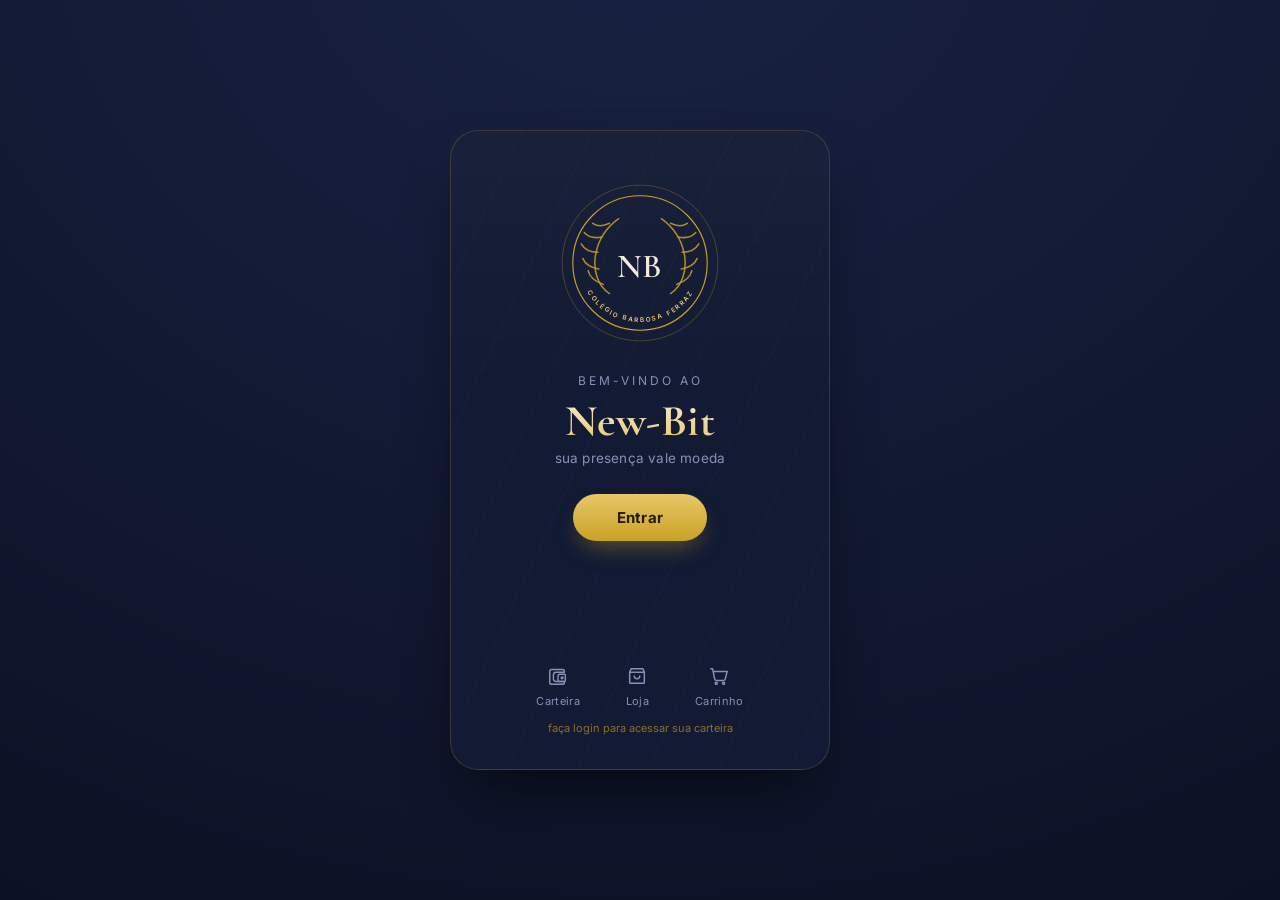
==== index.html @ 8333223b "Add files via upload" ====
<!DOCTYPE html>
<html lang="pt-BR">
<head>
<meta charset="UTF-8">
<meta name="viewport" content="width=device-width, initial-scale=1.0">
<title>New-Bit</title>
<link rel="preconnect" href="https://fonts.googleapis.com">
<link rel="preconnect" href="https://fonts.gstatic.com" crossorigin>
<link href="https://fonts.googleapis.com/css2?family=Cormorant+Garamond:wght@500;600;700&family=Inter:wght@400;500;600;700&display=swap" rel="stylesheet">
<link rel="stylesheet" href="css/style.css">
</head>
<body class="splash-body">

  <main class="stage">
    <div class="frame">

      <div class="crest-wrap" id="crestWrap">
        <svg class="crest" viewBox="0 0 220 220" fill="none" xmlns="http://www.w3.org/2000/svg" aria-hidden="true">
          <circle class="crest-ring-outer" cx="110" cy="110" r="102"/>
          <circle class="crest-ring-inner" cx="110" cy="110" r="88"/>

          <!-- laurel left -->
          <g class="laurel">
            <path d="M70 150 C 55 140, 48 120, 52 98 C 56 78, 68 62, 82 52" />
            <path d="M62 138 C 50 134, 44 128, 42 120" />
            <path d="M56 118 C 45 116, 38 111, 35 104" />
            <path d="M55 96 C 44 96, 37 92, 33 85" />
            <path d="M60 76 C 50 78, 42 76, 37 70" />
            <path d="M70 58 C 62 62, 54 62, 48 58" />
          </g>
          <!-- laurel right (mirrored) -->
          <g class="laurel" transform="translate(220,0) scale(-1,1)">
            <path d="M70 150 C 55 140, 48 120, 52 98 C 56 78, 68 62, 82 52" />
            <path d="M62 138 C 50 134, 44 128, 42 120" />
            <path d="M56 118 C 45 116, 38 111, 35 104" />
            <path d="M55 96 C 44 96, 37 92, 33 85" />
            <path d="M60 76 C 50 78, 42 76, 37 70" />
            <path d="M70 58 C 62 62, 54 62, 48 58" />
          </g>

          <text x="110" y="128" text-anchor="middle" class="crest-monogram">NB</text>
          <path id="motto-arc" d="M 40 148 A 82 82 0 0 0 180 148" fill="none"/>
          <text class="crest-motto">
            <textPath href="#motto-arc" startOffset="50%" text-anchor="middle">COLÉGIO BARBOSA FERRAZ</textPath>
          </text>
        </svg>
      </div>

      <p class="eyebrow">bem-vindo ao</p>
      <h1 class="wordmark">New&#8209;Bit</h1>
      <p class="tagline">sua presença vale moeda</p>

      <button class="btn-primary" id="enterBtn">Entrar</button>

      <nav class="dock" aria-label="Atalhos">
        <button class="dock-item" data-target="carteira" disabled>
          <svg viewBox="0 0 24 24" class="dock-icon"><path d="M3 7a2 2 0 0 1 2-2h12a2 2 0 0 1 2 2v1h-9a3 3 0 0 0-3 3v4a3 3 0 0 0 3 3h9v1a2 2 0 0 1-2 2H5a2 2 0 0 1-2-2V7z"/><path d="M14 10h5a1 1 0 0 1 1 1v6a1 1 0 0 1-1 1h-5a2 2 0 0 1-2-2v-4a2 2 0 0 1 2-2z"/><circle cx="16.5" cy="14" r="1"/></svg>
          <span>Carteira</span>
        </button>
        <button class="dock-item" data-target="loja" disabled>
          <svg viewBox="0 0 24 24" class="dock-icon"><path d="M4 8l1.5-4h13L20 8"/><path d="M4 8h16v11a1 1 0 0 1-1 1H5a1 1 0 0 1-1-1V8z"/><path d="M9 12a3 3 0 0 0 6 0"/></svg>
          <span>Loja</span>
        </button>
        <button class="dock-item" data-target="carrinho" disabled>
          <svg viewBox="0 0 24 24" class="dock-icon"><circle cx="9" cy="20" r="1.2"/><circle cx="17" cy="20" r="1.2"/><path d="M3 4h2l2.2 11.2a2 2 0 0 0 2 1.6h7.6a2 2 0 0 0 2-1.6L21 7H6"/></svg>
          <span>Carrinho</span>
        </button>
      </nav>
      <p class="dock-hint">faça login para acessar sua carteira</p>

    </div>
  </main>

<script src="js/app.js"></script>
</body>
</html>
---- css/style.css ----
/* =========================================================
   New-Bit — sistema visual
   Conceito: medalha/brasão escolar — a moeda como honraria.
   ========================================================= */

:root {
  --bg-0: #0B0F20;
  --bg-1: #121A34;
  --bg-2: #1A2244;
  --line: rgba(201, 162, 39, 0.22);

  --gold: #C9A227;
  --gold-bright: #E8C766;
  --gold-dim: #8B7027;

  --cream: #F3ECDB;
  --muted: #8891B5;
  --danger: #D2694F;

  --radius-lg: 28px;
  --radius-md: 16px;
  --radius-sm: 10px;

  --font-display: 'Cormorant Garamond', 'Georgia', serif;
  --font-body: 'Inter', system-ui, sans-serif;

  --shadow-deep: 0 30px 60px -20px rgba(0,0,0,0.65);
}

* { box-sizing: border-box; }

html, body {
  margin: 0;
  padding: 0;
  min-height: 100vh;
  font-family: var(--font-body);
  color: var(--cream);
  background: radial-gradient(120% 140% at 50% -10%, var(--bg-2) 0%, var(--bg-1) 45%, var(--bg-0) 100%);
}

@media (prefers-reduced-motion: reduce) {
  * { animation-duration: 0.001ms !important; animation-iteration-count: 1 !important; transition-duration: 0.001ms !important; }
}

button, input {
  font-family: inherit;
  color: inherit;
}

:focus-visible {
  outline: 2px solid var(--gold-bright);
  outline-offset: 3px;
}

.stage {
  min-height: 100vh;
  display: flex;
  align-items: center;
  justify-content: center;
  padding: 32px 20px;
}

/* Card "tablet" — proporção vertical, como o tablet do pátio */
.frame {
  width: 100%;
  max-width: 380px;
  min-height: 640px;
  background: linear-gradient(180deg, rgba(255,255,255,0.03), rgba(255,255,255,0) 40%), var(--bg-1);
  border: 1px solid var(--line);
  border-radius: var(--radius-lg);
  box-shadow: var(--shadow-deep);
  padding: 40px 30px 34px;
  display: flex;
  flex-direction: column;
  align-items: center;
  position: relative;
  overflow: hidden;
}

.frame::before {
  content: "";
  position: absolute;
  inset: 0;
  background:
    repeating-linear-gradient(115deg, rgba(201,162,39,0.035) 0px, rgba(201,162,39,0.035) 1px, transparent 1px, transparent 64px);
  pointer-events: none;
}

/* ---------- Crest / emblem ---------- */

.crest-wrap {
  margin-top: 8px;
  margin-bottom: 22px;
  opacity: 0;
  transform: translateY(6px) scale(0.97);
  animation: crestIn 900ms cubic-bezier(.2,.8,.2,1) 120ms forwards;
}

@keyframes crestIn {
  to { opacity: 1; transform: translateY(0) scale(1); }
}

.crest { width: 168px; height: 168px; }

.crest-ring-outer {
  fill: none;
  stroke: var(--gold-dim);
  stroke-width: 1;
  opacity: 0.6;
}

.crest-ring-inner {
  fill: none;
  stroke: var(--gold);
  stroke-width: 1.5;
}

.laurel path {
  fill: none;
  stroke: var(--gold);
  stroke-width: 2;
  stroke-linecap: round;
  opacity: 0.85;
}

.crest-monogram {
  font-family: var(--font-display);
  font-weight: 600;
  font-size: 44px;
  fill: var(--cream);
  letter-spacing: 1px;
}

.crest-motto {
  font-family: var(--font-body);
  font-size: 8.4px;
  font-weight: 600;
  letter-spacing: 2.2px;
  fill: var(--gold-bright);
}

/* ---------- Splash copy ---------- */

.eyebrow {
  margin: 0;
  font-size: 12px;
  letter-spacing: 3px;
  text-transform: uppercase;
  color: var(--muted);
}

.wordmark {
  margin: 6px 0 2px;
  font-family: var(--font-display);
  font-weight: 700;
  font-size: 44px;
  letter-spacing: 0.5px;
  background: linear-gradient(180deg, var(--cream), var(--gold-bright));
  -webkit-background-clip: text;
  background-clip: text;
  color: transparent;
}

.tagline {
  margin: 0 0 28px;
  font-size: 13.5px;
  color: var(--muted);
  letter-spacing: 0.2px;
}

/* ---------- Buttons ---------- */

.btn-primary {
  appearance: none;
  border: none;
  cursor: pointer;
  background: linear-gradient(180deg, var(--gold-bright), var(--gold));
  color: #241A05;
  font-weight: 700;
  font-size: 15px;
  letter-spacing: 0.3px;
  padding: 14px 44px;
  border-radius: 999px;
  box-shadow: 0 12px 24px -8px rgba(201,162,39,0.45);
  transition: transform 160ms ease, box-shadow 160ms ease, filter 160ms ease;
}

.btn-primary:hover { filter: brightness(1.05); transform: translateY(-1px); }
.btn-primary:active { transform: translateY(0); box-shadow: 0 6px 14px -6px rgba(201,162,39,0.45); }

.btn-block { width: 100%; }

/* ---------- Dock (carteira / loja / carrinho) ---------- */

.dock {
  margin-top: auto;
  padding-top: 34px;
  display: flex;
  gap: 34px;
}

.dock-item {
  background: none;
  border: none;
  display: flex;
  flex-direction: column;
  align-items: center;
  gap: 7px;
  font-size: 11px;
  letter-spacing: 0.3px;
  color: var(--muted);
  cursor: not-allowed;
}

.dock-icon {
  width: 22px;
  height: 22px;
  fill: none;
  stroke: var(--muted);
  stroke-width: 1.6;
  stroke-linecap: round;
  stroke-linejoin: round;
}

.dock-hint {
  margin: 12px 0 0;
  font-size: 11px;
  color: var(--gold-dim);
  text-align: center;
}

/* ---------- Login screen ---------- */

.frame-login { align-items: stretch; padding-top: 26px; }

.back-link {
  align-self: flex-start;
  width: 36px;
  height: 36px;
  border-radius: 50%;
  border: 1px solid var(--line);
  display: flex;
  align-items: center;
  justify-content: center;
  text-decoration: none;
  margin-bottom: 18px;
}

.back-icon {
  width: 18px; height: 18px;
  fill: none; stroke: var(--cream);
  stroke-width: 2; stroke-linecap: round; stroke-linejoin: round;
}

.login-head { margin-bottom: 22px; }

.login-eyebrow {
  display: block;
  font-size: 11px;
  letter-spacing: 2.6px;
  text-transform: uppercase;
  color: var(--gold-bright);
  margin-bottom: 6px;
}

.login-title {
  margin: 0;
  font-family: var(--font-display);
  font-weight: 700;
  font-size: 34px;
}

.role-tabs {
  display: flex;
  background: var(--bg-0);
  border: 1px solid var(--line);
  border-radius: 999px;
  padding: 4px;
  margin-bottom: 26px;
}

.role-tab {
  flex: 1;
  border: none;
  background: none;
  padding: 9px 6px;
  font-size: 12.5px;
  font-weight: 600;
  border-radius: 999px;
  color: var(--muted);
  cursor: pointer;
  transition: background 160ms ease, color 160ms ease;
}

.role-tab.is-active {
  background: linear-gradient(180deg, var(--gold-bright), var(--gold));
  color: #241A05;
}

.login-form { display: flex; flex-direction: column; gap: 16px; }

.field { display: flex; flex-direction: column; gap: 7px; }

.field-label {
  font-size: 12px;
  color: var(--muted);
  letter-spacing: 0.2px;
}

.field-input {
  width: 100%;
  background: var(--bg-0);
  border: 1px solid var(--line);
  border-radius: var(--radius-sm);
  padding: 13px 14px;
  font-size: 14.5px;
  color: var(--cream);
}

.field-input::placeholder { color: #545B7A; }

.field-input:focus { border-color: var(--gold); }

.field-pw { position: relative; display: flex; align-items: center; }
.field-pw .field-input { padding-right: 42px; }

.pw-toggle {
  position: absolute;
  right: 10px;
  background: none;
  border: none;
  cursor: pointer;
  display: flex;
  padding: 4px;
}

.pw-icon {
  width: 18px; height: 18px;
  fill: none; stroke: var(--muted);
  stroke-width: 1.6; stroke-linecap: round; stroke-linejoin: round;
}

.student-only {
  display: flex;
  align-items: center;
  gap: 10px;
  background: rgba(201,162,39,0.08);
  border: 1px solid var(--line);
  border-radius: var(--radius-sm);
  padding: 10px 12px;
  font-size: 12px;
  color: var(--gold-bright);
}

.hint-icon {
  width: 18px; height: 18px; flex: none;
  fill: none; stroke: var(--gold-bright);
  stroke-width: 1.6; stroke-linecap: round; stroke-linejoin: round;
}

.form-error {
  margin: 0;
  font-size: 12.5px;
  color: var(--danger);
}

.login-form .btn-primary { margin-top: 8px; }

.admin-note {
  margin: 18px 0 0;
  font-size: 11.5px;
  color: var(--muted);
  text-align: center;
  line-height: 1.5;
}

/* ---------- Small screens ---------- */

@media (max-width: 380px) {
  .frame { padding: 30px 20px 26px; border-radius: 20px; }
  .dock { gap: 24px; }
}
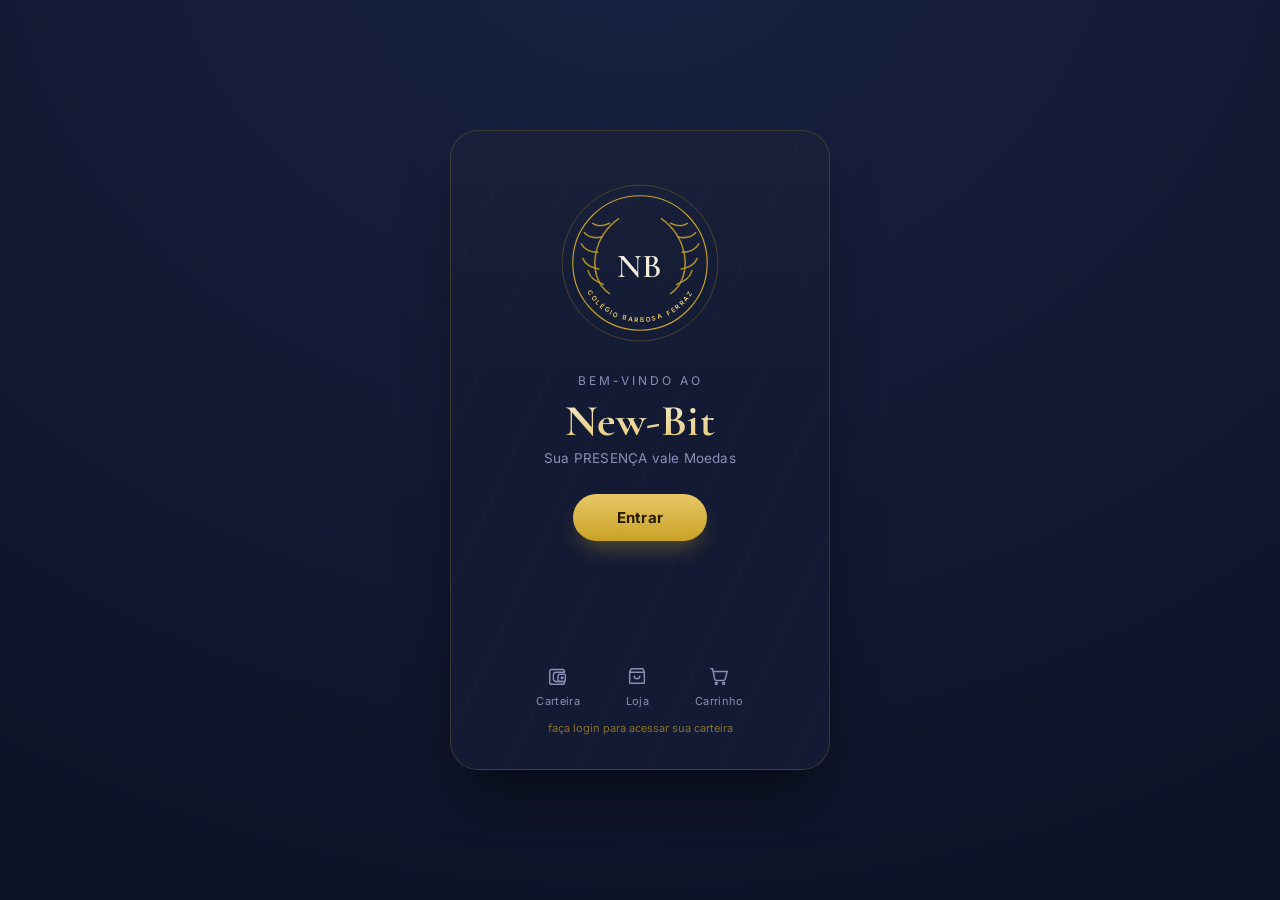
==== commit 4dd2039e: "Update index.html" ====
--- a/index.html
+++ b/index.html
@@ -48,7 +48,7 @@
 
       <p class="eyebrow">bem-vindo ao</p>
       <h1 class="wordmark">New&#8209;Bit</h1>
-      <p class="tagline">sua presença vale moeda</p>
+      <p class="tagline">Sua PRESENÇA vale Moedas</p>
 
       <button class="btn-primary" id="enterBtn">Entrar</button>
 
@@ -70,7 +70,7 @@
 
     </div>
   </main>
-
+<script	src="js/store.js"></script>
 <script src="js/app.js"></script>
 </body>
 </html>
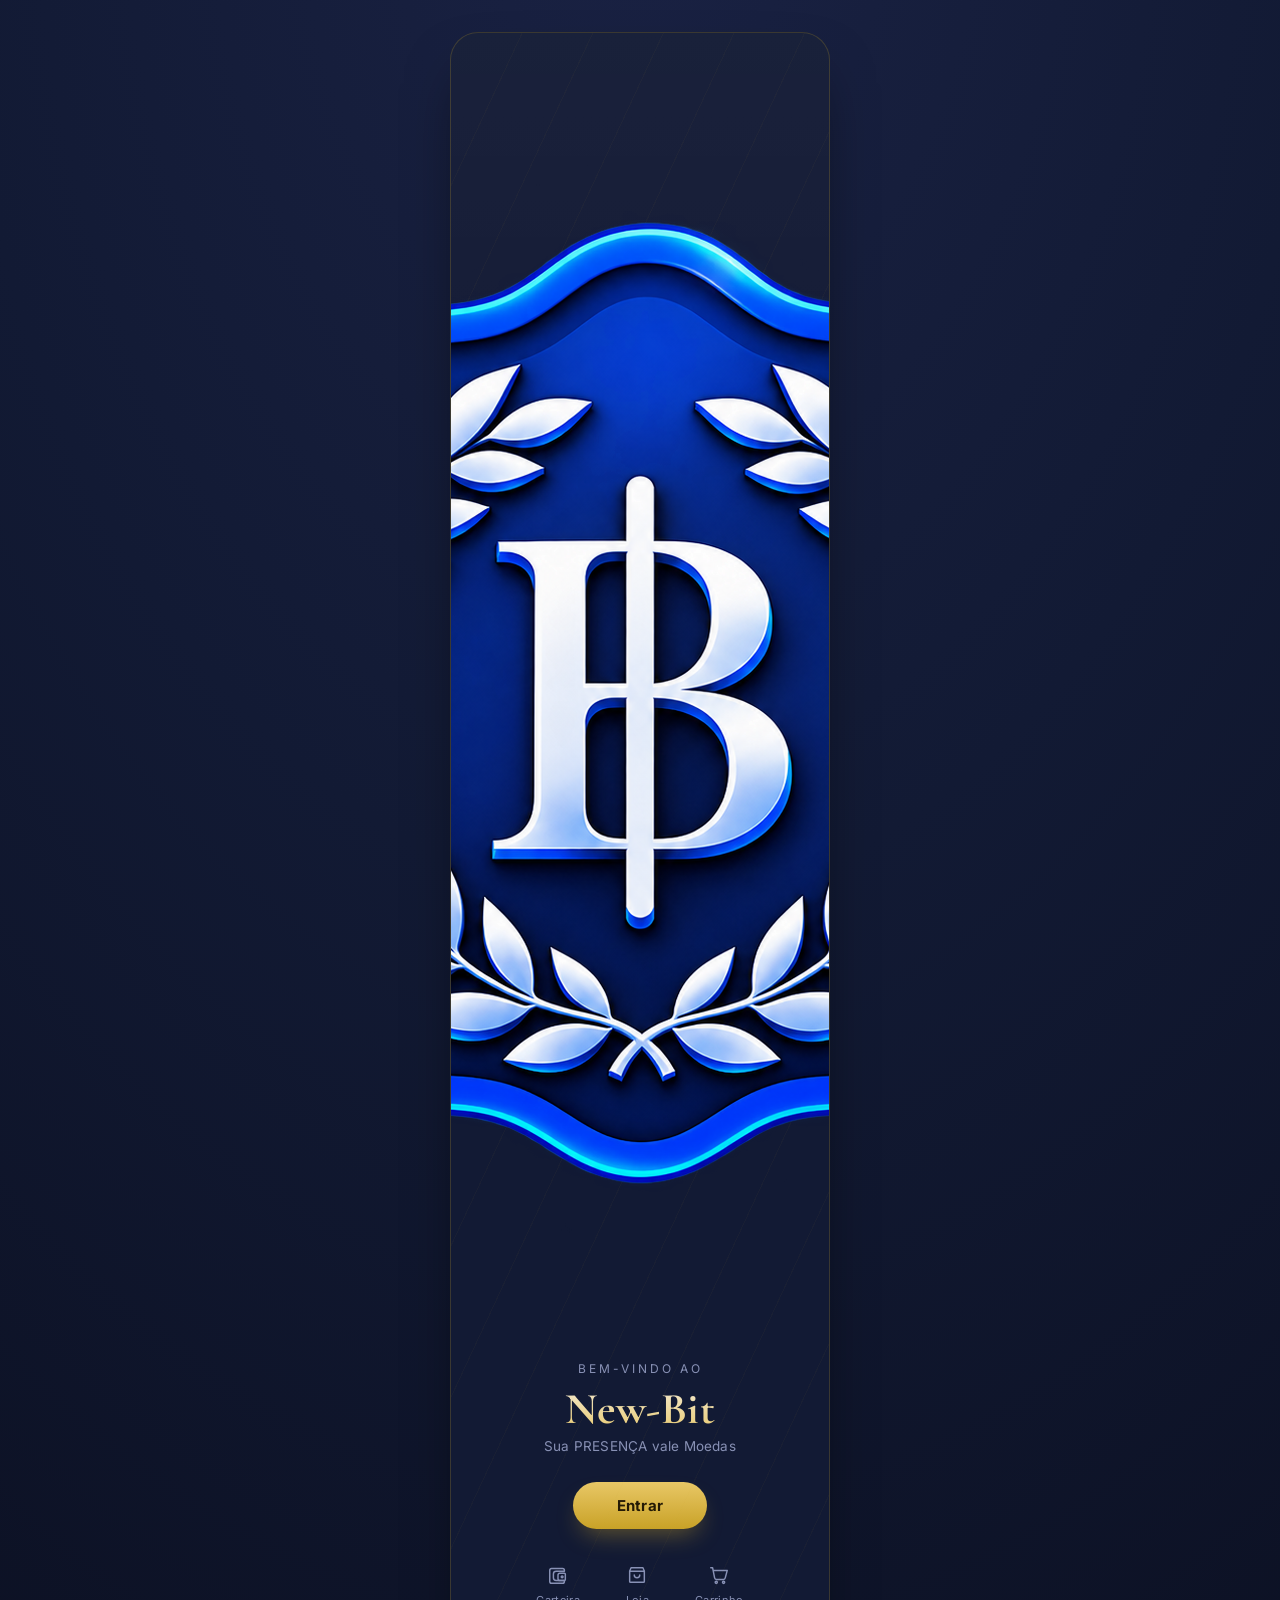
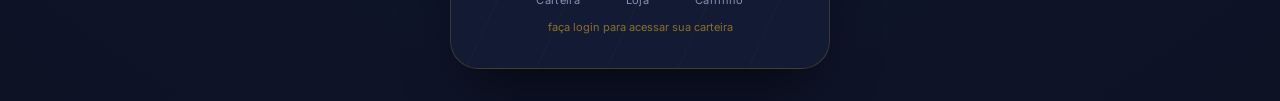
==== commit bea34339: "Update index.html" ====
--- a/index.html
+++ b/index.html
@@ -15,35 +15,13 @@
     <div class="frame">
 
       <div class="crest-wrap" id="crestWrap">
-        <svg class="crest" viewBox="0 0 220 220" fill="none" xmlns="http://www.w3.org/2000/svg" aria-hidden="true">
-          <circle class="crest-ring-outer" cx="110" cy="110" r="102"/>
-          <circle class="crest-ring-inner" cx="110" cy="110" r="88"/>
 
-          <!-- laurel left -->
-          <g class="laurel">
-            <path d="M70 150 C 55 140, 48 120, 52 98 C 56 78, 68 62, 82 52" />
-            <path d="M62 138 C 50 134, 44 128, 42 120" />
-            <path d="M56 118 C 45 116, 38 111, 35 104" />
-            <path d="M55 96 C 44 96, 37 92, 33 85" />
-            <path d="M60 76 C 50 78, 42 76, 37 70" />
-            <path d="M70 58 C 62 62, 54 62, 48 58" />
-          </g>
-          <!-- laurel right (mirrored) -->
-          <g class="laurel" transform="translate(220,0) scale(-1,1)">
-            <path d="M70 150 C 55 140, 48 120, 52 98 C 56 78, 68 62, 82 52" />
-            <path d="M62 138 C 50 134, 44 128, 42 120" />
-            <path d="M56 118 C 45 116, 38 111, 35 104" />
-            <path d="M55 96 C 44 96, 37 92, 33 85" />
-            <path d="M60 76 C 50 78, 42 76, 37 70" />
-            <path d="M70 58 C 62 62, 54 62, 48 58" />
-          </g>
+      <img
+        src="img/logo-newbit.png"
+        alt="Logo New-Bit"
+        class="crest-logo"
+     >
 
-          <text x="110" y="128" text-anchor="middle" class="crest-monogram">NB</text>
-          <path id="motto-arc" d="M 40 148 A 82 82 0 0 0 180 148" fill="none"/>
-          <text class="crest-motto">
-            <textPath href="#motto-arc" startOffset="50%" text-anchor="middle">COLÉGIO BARBOSA FERRAZ</textPath>
-          </text>
-        </svg>
       </div>
 
       <p class="eyebrow">bem-vindo ao</p>
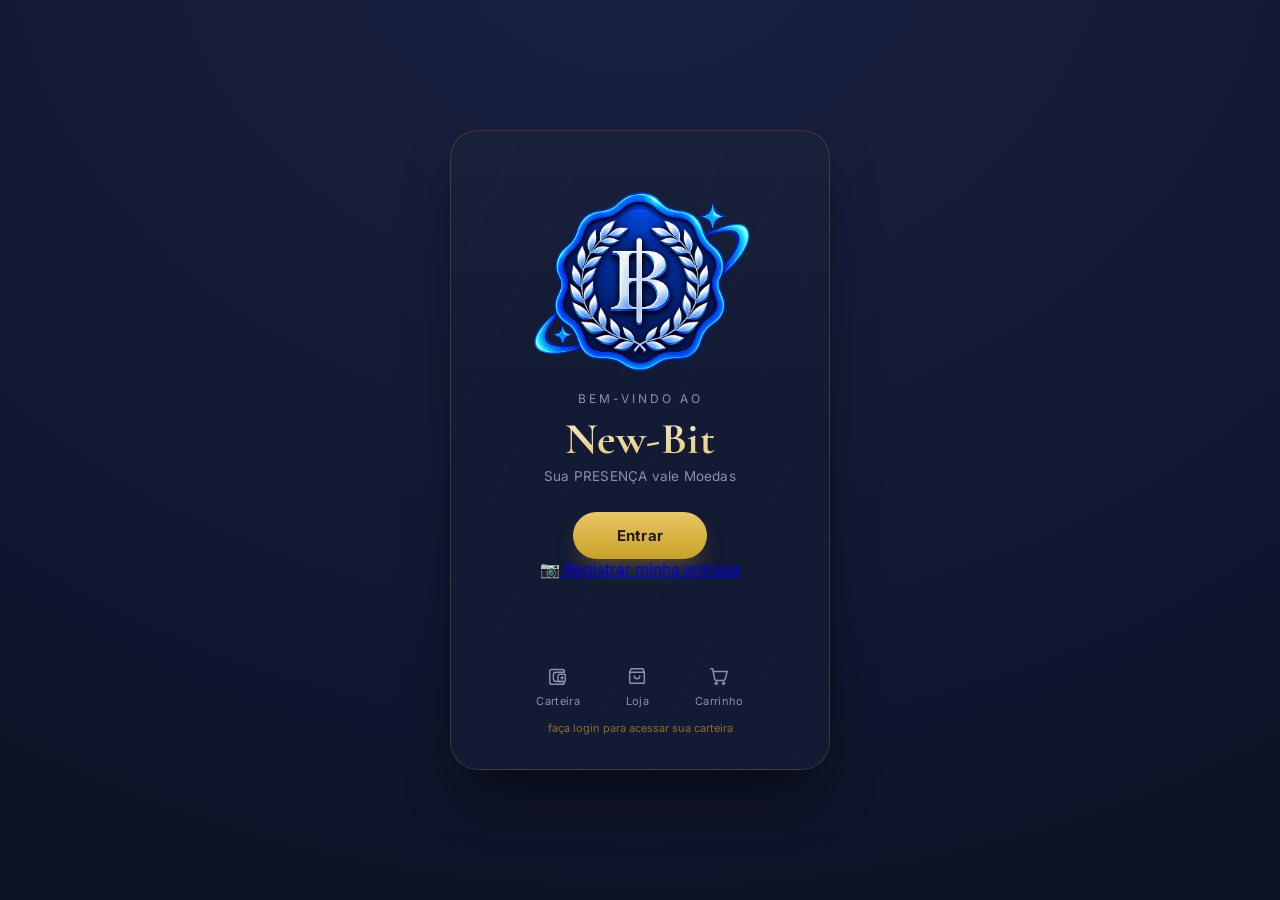
==== commit 3594fa8b: "Update index.html" ====
--- a/index.html
+++ b/index.html
@@ -29,7 +29,10 @@
       <p class="tagline">Sua PRESENÇA vale Moedas</p>
 
       <button class="btn-primary" id="enterBtn">Entrar</button>
-
+<a href="checkin.html" class="btn-checkin">
+  📷 Registrar minha entrada
+</a>
+      
       <nav class="dock" aria-label="Atalhos">
         <button class="dock-item" data-target="carteira" disabled>
           <svg viewBox="0 0 24 24" class="dock-icon"><path d="M3 7a2 2 0 0 1 2-2h12a2 2 0 0 1 2 2v1h-9a3 3 0 0 0-3 3v4a3 3 0 0 0 3 3h9v1a2 2 0 0 1-2 2H5a2 2 0 0 1-2-2V7z"/><path d="M14 10h5a1 1 0 0 1 1 1v6a1 1 0 0 1-1 1h-5a2 2 0 0 1-2-2v-4a2 2 0 0 1 2-2z"/><circle cx="16.5" cy="14" r="1"/></svg>
--- a/css/style.css
+++ b/css/style.css
@@ -380,3 +380,18 @@
   .frame { padding: 30px 20px 26px; border-radius: 20px; }
   .dock { gap: 24px; }
 }
+.crest-wrap {
+  width: 220px;
+  height: 220px;
+  margin: 0 auto;
+  display: flex;
+  align-items: center;
+  justify-content: center;
+}
+
+.crest-logo {
+  width: 220px;
+  height: 220px;
+  object-fit: contain;
+  display: block;
+}
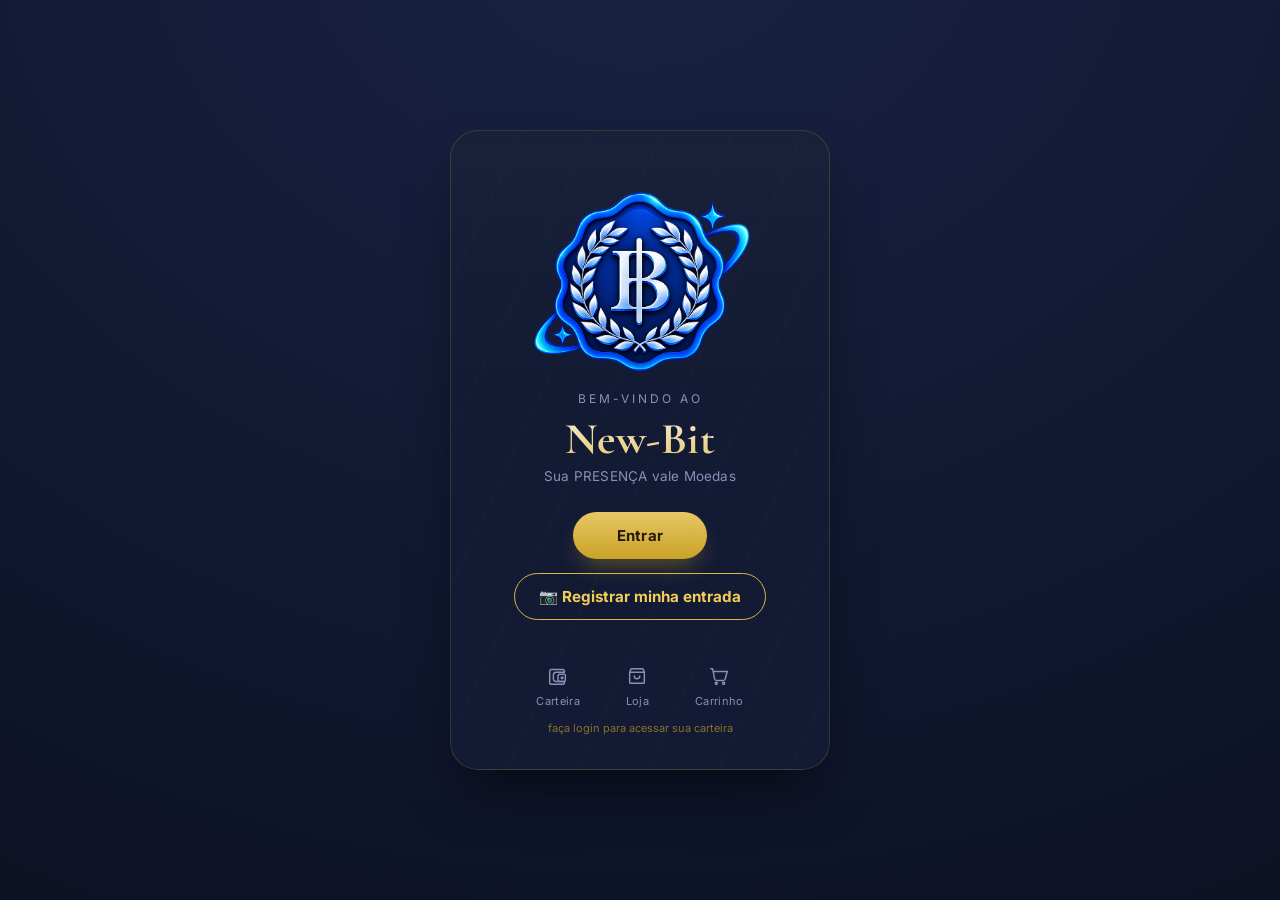
==== commit 918710e5: "Update index.html" ====
--- a/index.html
+++ b/index.html
@@ -29,10 +29,9 @@
       <p class="tagline">Sua PRESENÇA vale Moedas</p>
 
       <button class="btn-primary" id="enterBtn">Entrar</button>
-<a href="checkin.html" class="btn-checkin">
+<a href="js/checkin.html" class="btn-checkin">
   📷 Registrar minha entrada
-</a>
-      
+</a>  
       <nav class="dock" aria-label="Atalhos">
         <button class="dock-item" data-target="carteira" disabled>
           <svg viewBox="0 0 24 24" class="dock-icon"><path d="M3 7a2 2 0 0 1 2-2h12a2 2 0 0 1 2 2v1h-9a3 3 0 0 0-3 3v4a3 3 0 0 0 3 3h9v1a2 2 0 0 1-2 2H5a2 2 0 0 1-2-2V7z"/><path d="M14 10h5a1 1 0 0 1 1 1v6a1 1 0 0 1-1 1h-5a2 2 0 0 1-2-2v-4a2 2 0 0 1 2-2z"/><circle cx="16.5" cy="14" r="1"/></svg>
--- a/css/style.css
+++ b/css/style.css
@@ -395,3 +395,22 @@
   object-fit: contain;
   display: block;
 }
+
+/* Botão de registro de presença por QR Code */
+.btn-checkin {
+  display: inline-block;
+  margin-top: 14px;
+  padding: 13px 24px;
+  border: 1px solid #d9b640;
+  border-radius: 999px;
+  color: #f2ce58;
+  text-decoration: none;
+  font-family: inherit;
+  font-size: 0.95rem;
+  font-weight: 700;
+  cursor: pointer;
+}
+
+.btn-checkin:hover {
+  background: rgba(217, 182, 64, 0.12);
+}
